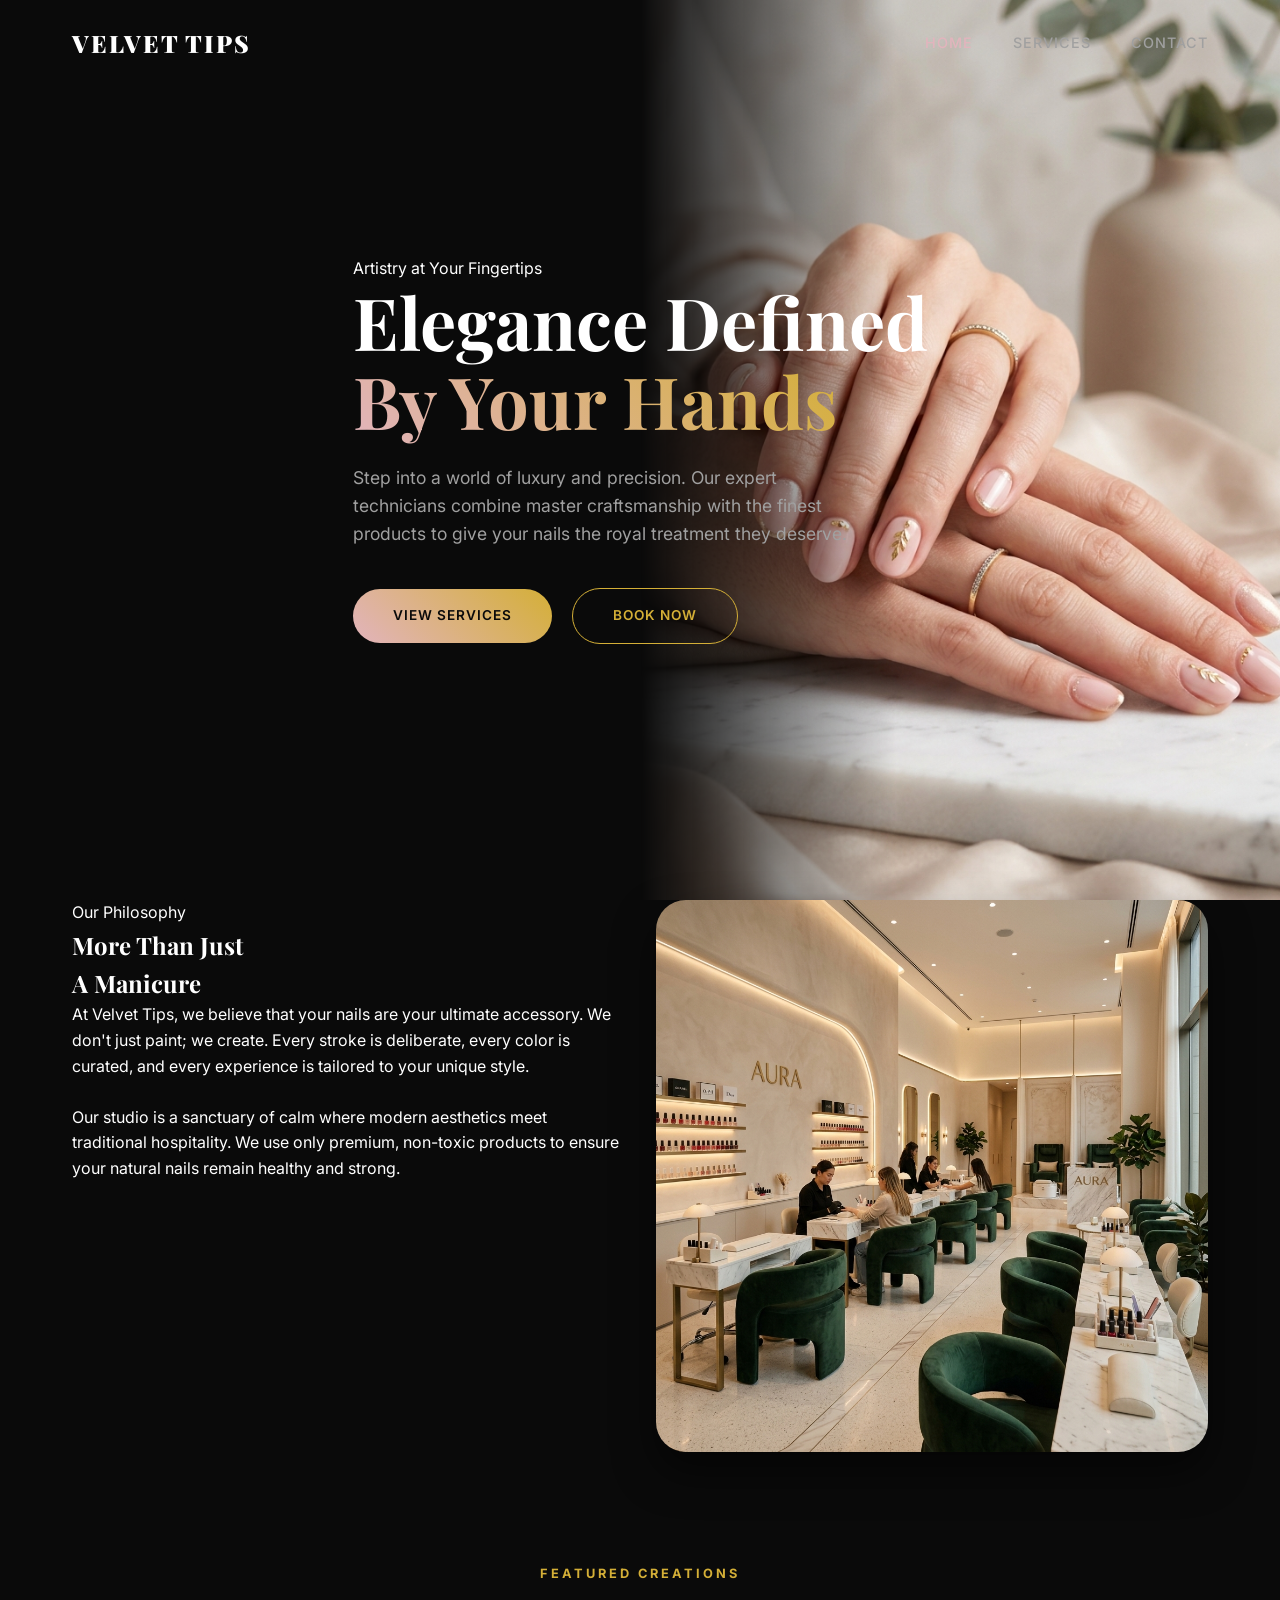
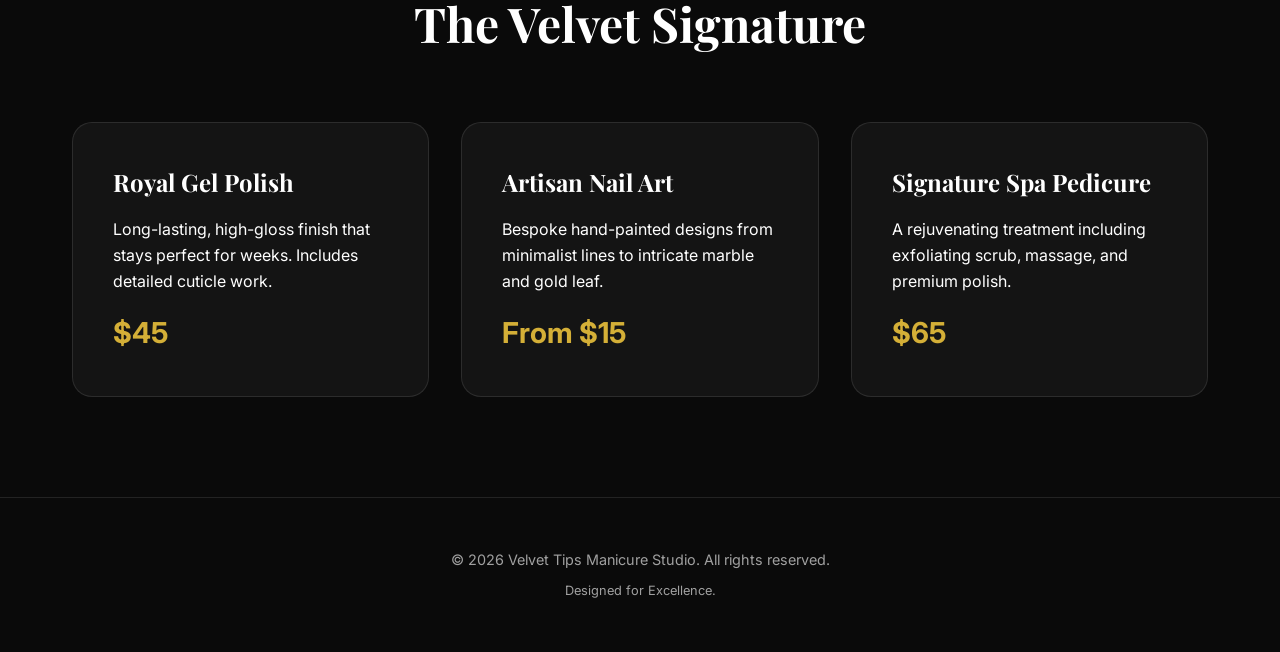
==== index.html @ ef0493ed "first commit" ====
<!DOCTYPE html>
<html lang="en">
<head>
    <meta charset="UTF-8">
    <meta name="viewport" content="width=device-width, initial-scale=1.0">
    <title>Velvet Tips | Luxury Manicure Studio</title>
    <meta name="description" content="Experience the pinnacle of nail artistry at Velvet Tips. Professional manicures, pedicures, and bespoke nail art in a luxury spa setting.">
    <link rel="preconnect" href="https://fonts.googleapis.com">
    <link rel="preconnect" href="https://fonts.gstatic.com" crossorigin>
    <link href="https://fonts.googleapis.com/css2?family=Inter:wght@400;500;600&family=Playfair+Display:wght@700;900&display=swap" rel="stylesheet">
    <link rel="stylesheet" href="css/style.css">
</head>
<body>
    <nav id="navbar">
        <div class="container nav-content">
            <a href="index.html" class="logo">VELVET TIPS</a>
            <ul class="nav-links">
                <li><a href="index.html" class="active">Home</a></li>
                <li><a href="services.html">Services</a></li>
                <li><a href="contact.html">Contact</a></li>
            </ul>
        </div>
    </nav>

    <main>
        <section class="hero">
            <div class="container">
                <div class="hero-content" data-reveal>
                    <span class="subtitle">Artistry at Your Fingertips</span>
                    <h1>Elegance Defined <br><span class="text-gradient">By Your Hands</span></h1>
                    <p>Step into a world of luxury and precision. Our expert technicians combine master craftsmanship with the finest products to give your nails the royal treatment they deserve.</p>
                    <div class="hero-btns">
                        <a href="services.html" class="btn btn-primary">View Services</a>
                        <a href="contact.html" class="btn btn-outline">Book Now</a>
                    </div>
                </div>
            </div>
            <img src="assets/hero.png" alt="Luxury Manicure" class="hero-image">
        </section>

        <section class="about container">
            <div class="grid">
                <div class="about-text" data-reveal>
                    <span class="subtitle">Our Philosophy</span>
                    <h2>More Than Just <br>A Manicure</h2>
                    <p>At Velvet Tips, we believe that your nails are your ultimate accessory. We don't just paint; we create. Every stroke is deliberate, every color is curated, and every experience is tailored to your unique style.</p>
                    <br>
                    <p>Our studio is a sanctuary of calm where modern aesthetics meet traditional hospitality. We use only premium, non-toxic products to ensure your natural nails remain healthy and strong.</p>
                </div>
                <div class="about-image" data-reveal>
                    <img src="assets/salon.png" alt="Our Salon Interior" style="width: 100%; border-radius: 30px; box-shadow: 0 20px 40px rgba(0,0,0,0.5);">
                </div>
            </div>
        </section>

        <section class="featured">
            <div class="container">
                <div class="section-header" data-reveal>
                    <span class="subtitle">Featured Creations</span>
                    <h2>The Velvet Signature</h2>
                </div>
                <div class="grid">
                    <div class="card" data-reveal>
                        <h3>Royal Gel Polish</h3>
                        <p>Long-lasting, high-gloss finish that stays perfect for weeks. Includes detailed cuticle work.</p>
                        <p class="price">$45</p>
                    </div>
                    <div class="card" data-reveal>
                        <h3>Artisan Nail Art</h3>
                        <p>Bespoke hand-painted designs from minimalist lines to intricate marble and gold leaf.</p>
                        <p class="price">From $15</p>
                    </div>
                    <div class="card" data-reveal>
                        <h3>Signature Spa Pedicure</h3>
                        <p>A rejuvenating treatment including exfoliating scrub, massage, and premium polish.</p>
                        <p class="price">$65</p>
                    </div>
                </div>
            </div>
        </section>
    </main>

    <footer>
        <div class="container">
            <p>&copy; 2026 Velvet Tips Manicure Studio. All rights reserved.</p>
            <p style="margin-top: 10px; font-size: 0.8rem;">Designed for Excellence.</p>
        </div>
    </footer>

    <script src="js/main.js"></script>
</body>
</html>
---- css/style.css ----
/* Design System */
:root {
    --primary: #E2B4BD; /* Dusty Rose */
    --accent: #D4AF37;  /* Gold */
    --bg-dark: #0A0A0A; /* Deep Obsidian */
    --surface: #141414; /* Charcoal */
    --text-main: #FFFFFF;
    --text-muted: #A0A0A0;
    --transition-smooth: all 0.4s cubic-bezier(0.4, 0, 0.2, 1);
    --glass: rgba(255, 255, 255, 0.05);
    --glass-border: rgba(255, 255, 255, 0.1);
}

* {
    margin: 0;
    padding: 0;
    box-sizing: border-box;
}

body {
    background-color: var(--bg-dark);
    color: var(--text-main);
    font-family: 'Inter', sans-serif;
    line-height: 1.6;
    overflow-x: hidden;
}

h1, h2, h3 {
    font-family: 'Playfair Display', serif;
    font-weight: 700;
}

/* Typography Helpers */
.text-accent { color: var(--accent); }
.text-gradient {
    background: linear-gradient(45deg, var(--primary), var(--accent));
    -webkit-background-clip: text;
    -webkit-text-fill-color: transparent;
}

/* Layout */
.container {
    max-width: 1200px;
    margin: 0 auto;
    padding: 0 2rem;
}

/* Navigation */
nav {
    position: fixed;
    top: 0;
    width: 100%;
    padding: 1.5rem 0;
    z-index: 1000;
    background: transparent;
    transition: var(--transition-smooth);
}

nav.scrolled {
    background: rgba(10, 10, 10, 0.9);
    backdrop-filter: blur(10px);
    padding: 1rem 0;
    border-bottom: 1px solid var(--glass-border);
}

.nav-content {
    display: flex;
    justify-content: space-between;
    align-items: center;
}

.logo {
    font-size: 1.5rem;
    font-family: 'Playfair Display', serif;
    font-weight: 900;
    text-decoration: none;
    color: var(--text-main);
    letter-spacing: 2px;
}

.nav-links {
    display: flex;
    gap: 2.5rem;
    list-style: none;
}

.nav-links a {
    text-decoration: none;
    color: var(--text-muted);
    font-size: 0.9rem;
    font-weight: 500;
    text-transform: uppercase;
    letter-spacing: 1px;
    transition: var(--transition-smooth);
}

.nav-links a:hover, .nav-links a.active {
    color: var(--primary);
}

/* Hero Section */
.hero {
    height: 100vh;
    display: flex;
    align-items: center;
    position: relative;
    overflow: hidden;
}

.hero-image {
    position: absolute;
    top: 0;
    right: 0;
    width: 50%;
    height: 100%;
    object-fit: cover;
    z-index: -1;
    mask-image: linear-gradient(to left, black 60%, transparent);
}

.hero-content {
    max-width: 600px;
}

.hero h1 {
    font-size: 4.5rem;
    line-height: 1.1;
    margin-bottom: 1.5rem;
}

.hero p {
    font-size: 1.1rem;
    color: var(--text-muted);
    margin-bottom: 2.5rem;
    max-width: 500px;
}

.btn {
    display: inline-block;
    padding: 1rem 2.5rem;
    border: none;
    border-radius: 50px;
    font-weight: 600;
    text-decoration: none;
    cursor: pointer;
    transition: var(--transition-smooth);
    text-transform: uppercase;
    letter-spacing: 1px;
    font-size: 0.85rem;
}

.btn-primary {
    background: linear-gradient(45deg, var(--primary), var(--accent));
    color: var(--bg-dark);
}

.btn-primary:hover {
    transform: translateY(-3px);
    box-shadow: 0 10px 20px rgba(226, 180, 189, 0.3);
}

.btn-outline {
    border: 1px solid var(--accent);
    color: var(--accent);
    margin-left: 1rem;
}

.btn-outline:hover {
    background: var(--accent);
    color: var(--bg-dark);
}

/* Section Common */
section {
    padding: 100px 0;
}

.section-header {
    text-align: center;
    margin-bottom: 60px;
}

.section-header h2 {
    font-size: 3rem;
    margin-bottom: 1rem;
}

.section-header .subtitle {
    color: var(--accent);
    text-transform: uppercase;
    letter-spacing: 3px;
    font-size: 0.8rem;
    font-weight: 700;
}

/* Cards / Grid */
.grid {
    display: grid;
    grid-template-columns: repeat(auto-fit, minmax(300px, 1fr));
    gap: 2rem;
}

.card {
    background: var(--surface);
    padding: 2.5rem;
    border-radius: 20px;
    border: 1px solid var(--glass-border);
    transition: var(--transition-smooth);
}

.card:hover {
    transform: translateY(-10px);
    border-color: var(--primary);
    background: rgba(255, 255, 255, 0.03);
}

.card h3 {
    margin-bottom: 1rem;
    font-size: 1.5rem;
}

.price {
    font-size: 1.8rem;
    font-weight: 700;
    color: var(--accent);
    margin-top: 1rem;
}

/* Contact Page */
.contact-container {
    display: grid;
    grid-template-columns: 1fr 1fr;
    gap: 4rem;
}

.contact-form {
    background: var(--surface);
    padding: 3rem;
    border-radius: 30px;
}

.form-group {
    margin-bottom: 1.5rem;
}

.form-group label {
    display: block;
    margin-bottom: 0.5rem;
    color: var(--text-muted);
    font-size: 0.9rem;
}

.form-group input, .form-group textarea {
    width: 100%;
    padding: 1rem;
    background: rgba(255, 255, 255, 0.05);
    border: 1px solid var(--glass-border);
    border-radius: 10px;
    color: white;
    font-family: inherit;
    transition: var(--transition-smooth);
}

.form-group input:focus, .form-group textarea:focus {
    outline: none;
    border-color: var(--primary);
    background: rgba(255, 255, 255, 0.08);
}

/* Animations */
[data-reveal] {
    opacity: 0;
    transform: translateY(30px);
    transition: 0.8s cubic-bezier(0.4, 0, 0.2, 1);
}

[data-reveal].active {
    opacity: 1;
    transform: translateY(0);
}

/* Footer */
footer {
    padding: 50px 0;
    border-top: 1px solid var(--glass-border);
    text-align: center;
    color: var(--text-muted);
    font-size: 0.9rem;
}

/* Mobile Responsive */
@media (max-width: 768px) {
    .hero {
        text-align: center;
        flex-direction: column;
        justify-content: center;
    }
    .hero-image {
        width: 100%;
        height: 50%;
        bottom: 0;
        top: auto;
        mask-image: linear-gradient(to top, black 60%, transparent);
    }
    .hero h1 { font-size: 3rem; }
    .nav-links { display: none; }
    .contact-container { grid-template-columns: 1fr; }
}
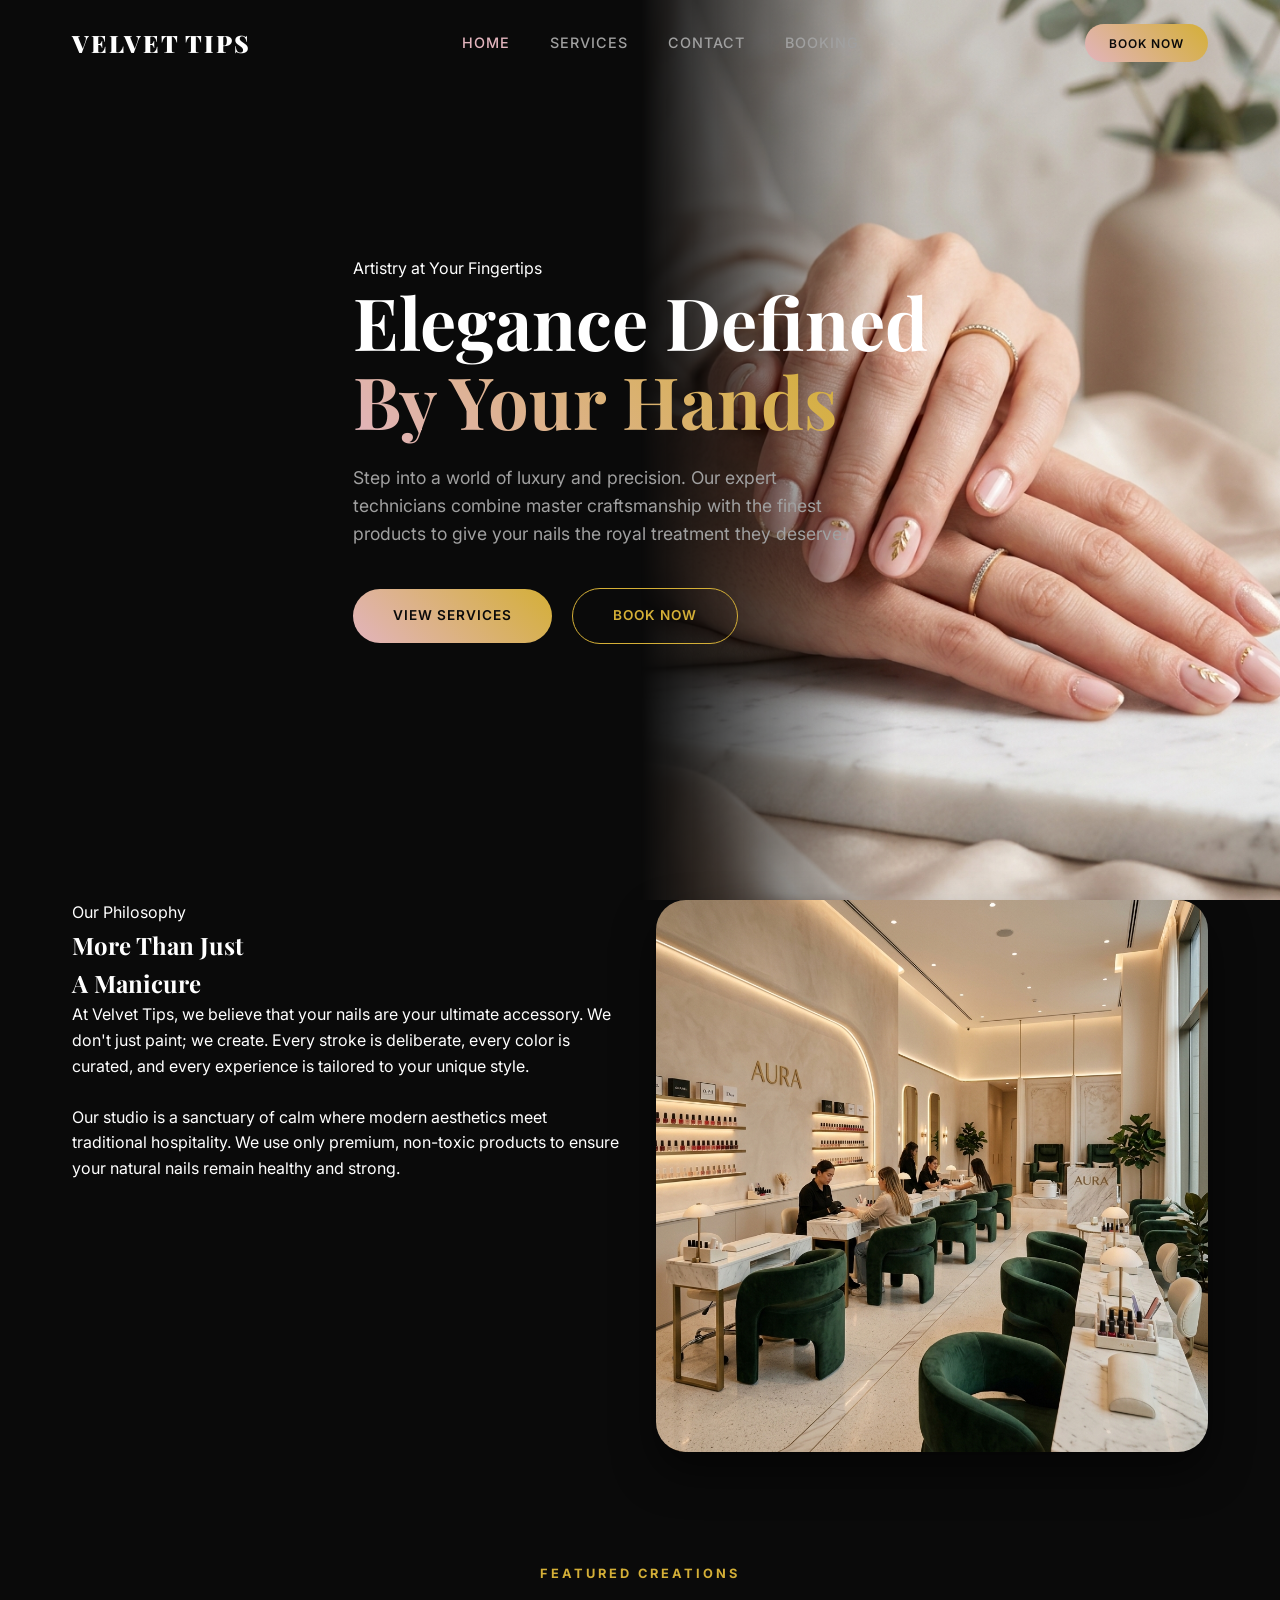
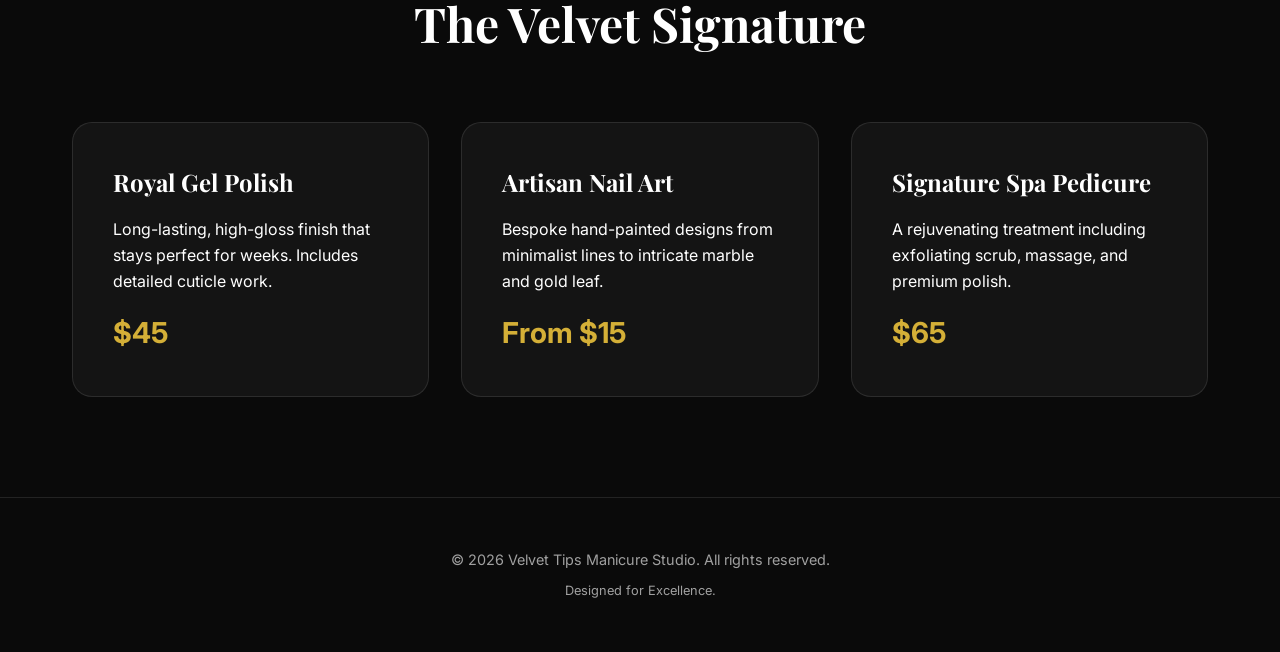
==== commit 870989d8: "header update" ====
--- a/index.html
+++ b/index.html
@@ -11,16 +11,24 @@
     <link rel="stylesheet" href="css/style.css">
 </head>
 <body>
-    <nav id="navbar">
-        <div class="container nav-content">
-            <a href="index.html" class="logo">VELVET TIPS</a>
-            <ul class="nav-links">
-                <li><a href="index.html" class="active">Home</a></li>
-                <li><a href="services.html">Services</a></li>
-                <li><a href="contact.html">Contact</a></li>
-            </ul>
+    <header id="main-header">
+        <div class="container">
+            <nav>
+                <div class="nav-content">
+                    <a href="index.html" class="logo">VELVET TIPS</a>
+                    <ul class="nav-links">
+                        <li><a href="index.html" class="active">Home</a></li>
+                        <li><a href="services.html">Services</a></li>
+                        <li><a href="contact.html">Contact</a></li>
+                        <li><a href="booking.html">Booking</a></li>
+                    </ul>
+                    <div class="nav-cta">
+                        <a href="booking.html" class="btn btn-primary" style="padding: 0.6rem 1.5rem; font-size: 0.75rem;">Book Now</a>
+                    </div>
+                </div>
+            </nav>
         </div>
-    </nav>
+    </header>
 
     <main>
         <section class="hero">
@@ -31,7 +39,7 @@
                     <p>Step into a world of luxury and precision. Our expert technicians combine master craftsmanship with the finest products to give your nails the royal treatment they deserve.</p>
                     <div class="hero-btns">
                         <a href="services.html" class="btn btn-primary">View Services</a>
-                        <a href="contact.html" class="btn btn-outline">Book Now</a>
+                        <a href="booking.html" class="btn btn-outline">Book Now</a>
                     </div>
                 </div>
             </div>
--- a/css/style.css
+++ b/css/style.css
@@ -45,22 +45,28 @@
     padding: 0 2rem;
 }
 
-/* Navigation */
-nav {
+/* Header & Navigation */
+header {
     position: fixed;
     top: 0;
     width: 100%;
+    z-index: 1000;
+    transition: var(--transition-smooth);
+}
+
+header.scrolled {
+    background: rgba(10, 10, 10, 0.9);
+    backdrop-filter: blur(15px);
+    border-bottom: 1px solid var(--glass-border);
+}
+
+nav {
     padding: 1.5rem 0;
-    z-index: 1000;
-    background: transparent;
-    transition: var(--transition-smooth);
-}
-
-nav.scrolled {
-    background: rgba(10, 10, 10, 0.9);
-    backdrop-filter: blur(10px);
+    transition: var(--transition-smooth);
+}
+
+header.scrolled nav {
     padding: 1rem 0;
-    border-bottom: 1px solid var(--glass-border);
 }
 
 .nav-content {
@@ -96,6 +102,10 @@
 
 .nav-links a:hover, .nav-links a.active {
     color: var(--primary);
+}
+
+.nav-cta {
+    margin-left: 1rem;
 }
 
 /* Hero Section */
@@ -279,6 +289,36 @@
     transform: translateY(0);
 }
 
+/* Booking Section */
+.booking-grid {
+    display: grid;
+    grid-template-columns: 1fr 2fr;
+    gap: 3rem;
+    align-items: start;
+}
+
+.calendar-container {
+    background: var(--surface);
+    border-radius: 30px;
+    border: 1px solid var(--glass-border);
+    overflow: hidden;
+    height: 600px;
+    position: relative;
+}
+
+.calendar-container iframe {
+    width: 100%;
+    height: 100%;
+    border: none;
+    filter: invert(1) hue-rotate(180deg) brightness(0.8) contrast(1.2); /* Make Google Calendar look dark */
+}
+
+@media (max-width: 992px) {
+    .booking-grid {
+        grid-template-columns: 1fr;
+    }
+}
+
 /* Footer */
 footer {
     padding: 50px 0;
@@ -290,6 +330,13 @@
 
 /* Mobile Responsive */
 @media (max-width: 768px) {
+    header {
+        background: rgba(10, 10, 10, 0.95);
+        backdrop-filter: blur(10px);
+    }
+    .nav-links { display: none; }
+    .nav-cta { margin-left: auto; }
+    
     .hero {
         text-align: center;
         flex-direction: column;
@@ -303,6 +350,5 @@
         mask-image: linear-gradient(to top, black 60%, transparent);
     }
     .hero h1 { font-size: 3rem; }
-    .nav-links { display: none; }
     .contact-container { grid-template-columns: 1fr; }
 }
